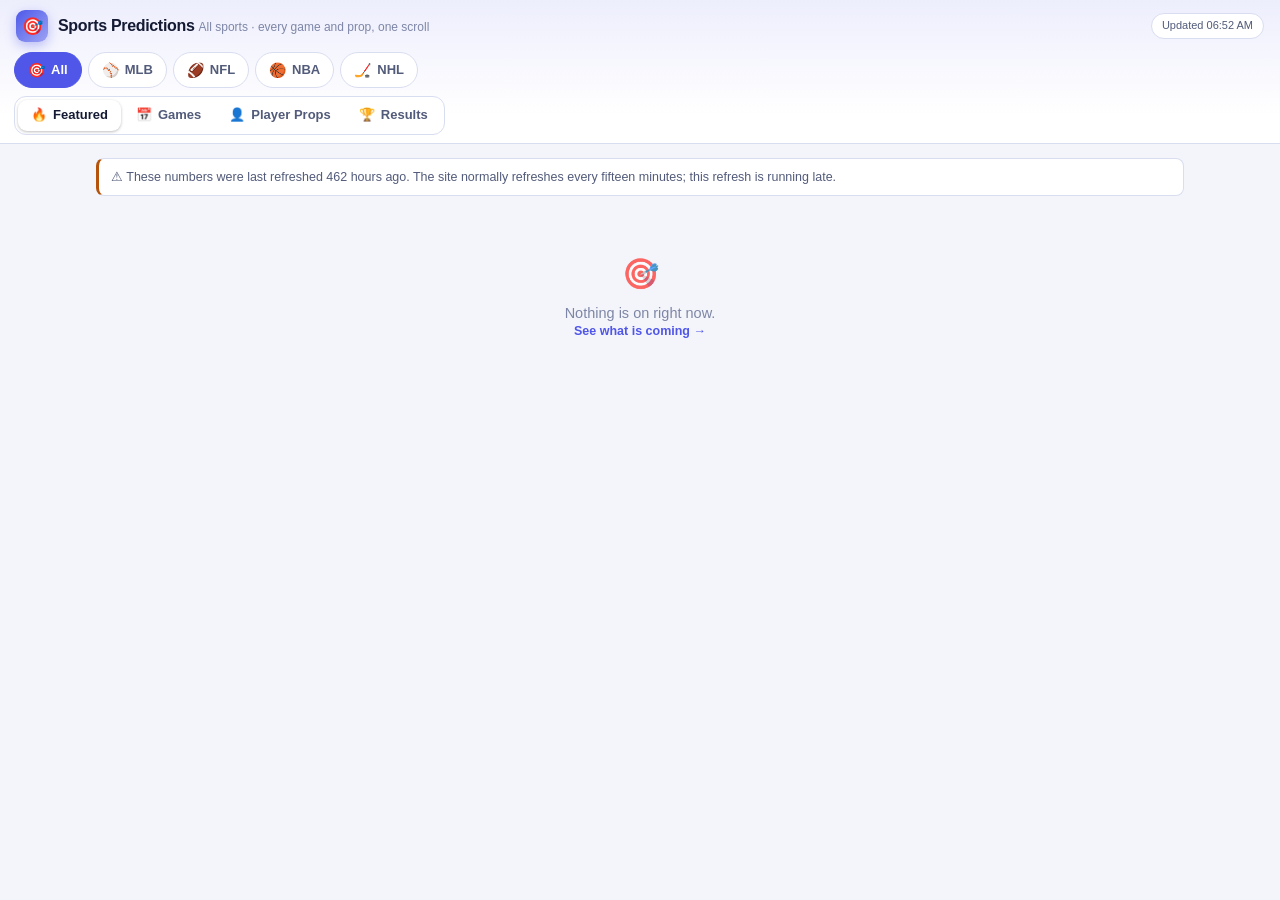
==== index.html @ ba278f9d "Auto-refresh: predictions and player props 2026-11-17 00:30 UTC" ====
<!DOCTYPE html>
<html lang="en">
<head>
<meta charset="UTF-8">
<meta name="viewport" content="width=device-width, initial-scale=1.0, viewport-fit=cover">
<meta name="description" content="Game picks and player props for MLB, NFL, NBA and NHL, with a public track record for MLB, NFL, NBA and NHL, refreshed hourly.">
<meta name="color-scheme" content="dark light">
<title>Sports Predictions — MLB, NFL, NBA & NHL</title>
<link rel="icon" href="data:image/svg+xml,<svg xmlns=%22http://www.w3.org/2000/svg%22 viewBox=%220 0 16 16%22><text y=%2213%22 font-size=%2213%22>🎯</text></svg>">
<link rel="preload" as="script" href="assets/app.js?v=33a9e61d">
<link rel="stylesheet" href="assets/app.css?v=33a9e61d">
<style id="accent-style"></style>
</head>
<body>
<header class="top">
  <div class="brand">
    <span class="brand-mark" aria-hidden="true">🎯</span>
    <span>
      <span class="brand-name">Sports Predictions</span>
      <span class="brand-sub" id="brand-sub">Game picks and player props for MLB, NFL, NBA and NHL, with a public track record</span>
    </span>
    <span class="brand-spacer"></span>
    <span class="live-pill" id="live-pill">Loading…</span>
  </div>
  <nav class="sports" id="sports" role="tablist" aria-label="Sport"></nav>
  <nav class="views" id="views" role="tablist" aria-label="View"></nav>
</header>
<main class="wrap" id="main">
  <div class="games"><div class="skeleton"></div><div class="skeleton"></div><div class="skeleton"></div></div>
</main>
<script>
window.SP_LEAGUES=["mlb", "nfl", "nba", "nhl"];
window.SP_DEFAULT_LEAGUE="all";
</script>
<script src="data/nba.js"></script>
<script src="assets/app.js?v=33a9e61d" defer></script>
</body>
</html>
---- assets/app.css ----
/* Sports Predictions — shared stylesheet.
   One file for all four leagues, so the browser downloads and parses it once
   instead of re-reading an inline copy on every page.

   Palette: a deep green-slate ground with a teal accent; emerald for a hit,
   rose for a miss, amber for caution. Each league overrides --accent. */

:root {
  color-scheme: dark;
  --bg: #0a0e1a;
  --bg1: #111629;
  --bg2: #161c31;
  --bg3: #1e2640;
  --line: #283252;
  --line-soft: #202944;
  --text: #eef1fb;
  --muted: #a3adc9;
  --faint: #717c9d;
  --accent: #7c83ff;
  --good: #34d399;
  --bad: #fb7185;
  --warn: #fbbf24;
  --radius: 12px;
  --shadow: 0 6px 24px rgba(3, 6, 20, .45);
  --mono: ui-monospace, SFMono-Regular, "SF Mono", Menlo, monospace;
}

@media (prefers-color-scheme: light) {
  :root:not([data-theme="dark"]) {
    color-scheme: light;
    --bg: #f4f5fb; --bg1: #ffffff; --bg2: #ffffff; --bg3: #eceef8;
    --line: #d9ddf0; --line-soft: #e6e9f5;
    --text: #141a33; --muted: #525b7a; --faint: #7d86a6;
    --accent: #4f56e8; --good: #059669; --bad: #e11d48; --warn: #b45309;
    --shadow: 0 4px 16px rgba(20, 26, 51, .08);
  }
}

* { box-sizing: border-box; }
html { -webkit-text-size-adjust: 100%; }
body {
  margin: 0;
  background: var(--bg);
  background-image: radial-gradient(1200px 320px at 50% -80px, color-mix(in srgb, var(--accent) 18%, transparent), transparent 70%);
  background-repeat: no-repeat;
  color: var(--text);
  font: 14.5px/1.45 -apple-system, BlinkMacSystemFont, "Segoe UI", Roboto, Helvetica, Arial, sans-serif;
  padding-bottom: env(safe-area-inset-bottom, 0px);
}
a { color: var(--accent); }
button { font: inherit; color: inherit; background: none; border: none; cursor: pointer; }
[hidden] { display: none !important; }
:focus-visible { outline: 2px solid var(--accent); outline-offset: 2px; border-radius: 4px; }

/* ── Header ───────────────────────────────────────────────────────────── */
.top {
  position: sticky; top: 0; z-index: 50;
  /* No filter or transform here: either would make the phone's fixed
     bottom bar position itself inside the header instead of the viewport. */
  background: linear-gradient(180deg, color-mix(in srgb, var(--accent) 10%, var(--bg1)), var(--bg1) 80%);
  border-bottom: 1px solid var(--line);
  padding-top: env(safe-area-inset-top, 0px);
}
.brand {
  display: flex; align-items: center; gap: 10px;
  padding: 10px 16px 6px;
}
.brand-mark {
  font-size: 17px; line-height: 1; width: 32px; height: 32px; border-radius: 9px;
  display: inline-flex; align-items: center; justify-content: center;
  background: linear-gradient(135deg, var(--accent), color-mix(in srgb, var(--accent) 55%, #ffffff));
  box-shadow: 0 4px 12px color-mix(in srgb, var(--accent) 35%, transparent);
}
.brand-name { font-weight: 800; font-size: 16px; letter-spacing: -.02em; }
.brand-sub { color: var(--faint); font-size: 12px; }
.brand-spacer { flex: 1; }
.live-pill {
  font-size: 11px; color: var(--muted); font-variant-numeric: tabular-nums;
  border: 1px solid var(--line); border-radius: 999px; padding: 4px 10px;
  white-space: nowrap; background: var(--bg2);
}
.live-pill.on { color: var(--good); border-color: color-mix(in srgb, var(--good) 45%, transparent); }

/* Sports: a row of pills, each with today's game count. */
.sports { display: flex; gap: 6px; padding: 4px 14px 8px; overflow-x: auto; scrollbar-width: none; }
.sports::-webkit-scrollbar { display: none; }
.sport {
  flex: 0 0 auto; display: inline-flex; align-items: center; gap: 6px;
  min-height: 36px; padding: 0 13px; border-radius: 999px;
  font-size: 13px; font-weight: 700; color: var(--muted);
  border: 1px solid var(--line); background: var(--bg2);
  transition: color .15s, background .15s, border-color .15s;
}
.sport:hover { color: var(--text); border-color: color-mix(in srgb, var(--accent) 50%, var(--line)); }
.sport[aria-selected="true"] { background: var(--accent); border-color: var(--accent); color: #fff; }
.sport .em { font-size: 14px; }
.sport .sc {
  font-size: 10.5px; font-weight: 700; padding: 1px 6px; border-radius: 999px;
  background: var(--bg3); color: var(--muted); min-width: 18px; text-align: center;
}
.sport[aria-selected="true"] .sc { background: rgba(255, 255, 255, .22); color: #fff; }
.sport .sc:empty { display: none; }
.sport .sc.live::before { content: "●"; color: var(--good); margin-right: 3px; font-size: 8px; vertical-align: 1px; }
.sport[aria-selected="true"] .sc.live::before { color: #d8ffe9; }

/* Views: a segmented control. */
.views {
  display: flex; gap: 2px; margin: 0 14px 8px; padding: 3px; border-radius: 12px;
  background: var(--bg2); border: 1px solid var(--line); width: max-content; max-width: calc(100% - 28px);
  overflow-x: auto; scrollbar-width: none;
}
.views::-webkit-scrollbar { display: none; }
.view-tab {
  display: inline-flex; align-items: center; gap: 6px;
  padding: 6px 13px; border-radius: 9px; font-size: 13px; font-weight: 600;
  color: var(--muted); white-space: nowrap; transition: background .15s, color .15s;
}
.view-tab .vi { display: inline; font-size: 13px; }
.view-tab:hover { color: var(--text); }
.view-tab[aria-selected="true"] { background: var(--bg1); color: var(--text); box-shadow: 0 1px 3px rgba(0, 0, 0, .25); }

/* Category strip: the scrollable row of market groups a sportsbook puts
   under its tabs — passing, rushing, receiving, touchdowns. */
.catbar {
  display: flex; gap: 6px; margin: -6px 0 12px; padding-bottom: 2px;
  overflow-x: auto; scrollbar-width: none;
}
.catbar::-webkit-scrollbar { display: none; }
.cat {
  display: inline-flex; align-items: center; gap: 6px; white-space: nowrap;
  padding: 5px 12px; border-radius: 999px; font-size: 12.5px; font-weight: 600;
  color: var(--muted); background: var(--bg2); border: 1px solid var(--line);
}
.cat:hover { color: var(--text); }
.cat[aria-pressed="true"] { background: var(--accent); border-color: var(--accent); color: #fff; }
.cat .n { font-size: 10.5px; font-weight: 700; color: var(--faint); }
.cat[aria-pressed="true"] .n { color: rgba(255, 255, 255, .75); }

/* Lobby: each block is a door into the section holding the rest. */
.more-link { margin: -2px 0 16px; font-size: 12.5px; }
.more-link a { color: var(--accent); font-weight: 600; text-decoration: none; }
.more-link a:hover { text-decoration: underline; }
.live-title { color: var(--good); }


/* Section rail: the one control at the top of a section — which day on
   Games, which half of the record on Results. Reads as tabs, not filters,
   and never folds away. */
.rail {
  display: flex; gap: 4px; margin: 2px 0 14px; padding: 3px; border-radius: 10px;
  background: var(--bg2); border: 1px solid var(--line);
  width: max-content; max-width: 100%; overflow-x: auto; scrollbar-width: none;
}
.rail::-webkit-scrollbar { display: none; }
.rail-tab {
  display: inline-flex; align-items: center; gap: 7px; white-space: nowrap;
  padding: 7px 14px; border-radius: 8px; font-size: 13px; font-weight: 600;
  color: var(--muted); transition: background .15s, color .15s;
}
.rail-tab:hover { color: var(--text); }
.rail-tab[aria-selected="true"] { background: var(--bg1); color: var(--text); box-shadow: 0 1px 3px rgba(0, 0, 0, .18); }
.rail-tab .n {
  font-size: 11px; font-weight: 700; color: var(--faint); background: var(--bg3);
  border-radius: 999px; padding: 1px 7px; min-width: 20px; text-align: center;
}
.rail-tab[aria-selected="true"] .n { background: var(--accent); color: #fff; }
.rail-tab.live .n, .rail-tab.live[aria-selected="true"] .n { background: var(--good); color: #fff; }
.rail-tab.live[aria-selected="true"] { color: var(--good); }

/* Jump bar (All · Today) and back-to-top. */
.jump { display: flex; flex-wrap: wrap; gap: 6px; margin: 4px 0 12px; }
.jump .chip { gap: 6px; }
.jump .chip b { font-weight: 700; }
.jump .chip .n { color: var(--faint); font-weight: 600; }
.totop {
  position: fixed; right: 16px; bottom: calc(18px + env(safe-area-inset-bottom, 0px)); z-index: 55;
  width: 42px; height: 42px; border-radius: 50%; background: var(--accent); color: #fff;
  font-size: 18px; box-shadow: var(--shadow); opacity: 0; pointer-events: none; transition: opacity .2s;
}
.totop.show { opacity: 1; pointer-events: auto; }
.section-title[id] { scroll-margin-top: 140px; }

.lg-chip { font-size: 12px; margin-right: 5px; }
.lock { font-size: 11px; opacity: .8; }
.count-inline { font-weight: 500; color: var(--faint); margin-left: 4px; }
.game.done .row-bar { opacity: .7; }

/* Overview strip */
.strip { display: grid; grid-template-columns: repeat(auto-fill, minmax(168px, 1fr)); gap: 8px; margin-bottom: 6px; }
.pick-card {
  background: var(--bg1); border: 1px solid var(--line); border-radius: var(--radius); padding: 10px 12px;
  cursor: pointer; transition: border-color .15s, transform .15s;
}
.pick-card:hover { border-color: var(--accent); transform: translateY(-1px); }
.pc-top { display: flex; justify-content: space-between; align-items: center; margin-bottom: 6px; }
.pc-team { font-weight: 700; font-size: 14px; }
.pc-sub { font-size: 11.5px; color: var(--faint); margin-top: 2px; }

/* ── Layout ───────────────────────────────────────────────────────────── */
.wrap { max-width: 1120px; margin: 0 auto; padding: 14px 16px 60px; }
.row-gap > * + * { margin-top: 8px; }
.section-title { font-size: 12px; font-weight: 700; letter-spacing: .06em; text-transform: uppercase; color: var(--faint); margin: 20px 0 8px; }
.section-title:first-child { margin-top: 4px; }

/* ── Collapsible sections ─────────────────────────────────────────────── */
details.sec { margin: 0; }
details.sec > summary {
  list-style: none; cursor: pointer; display: flex; align-items: center; gap: 8px;
  padding: 6px 0; user-select: none; -webkit-tap-highlight-color: transparent;
}
details.sec > summary::-webkit-details-marker { display: none; }
details.sec > summary .section-title { margin: 0; }
details.sec > summary .chev { color: var(--faint); font-size: 11px; transition: transform .15s; }
details.sec > summary:hover .section-title { color: var(--muted); }
details.sec[open] > summary .chev { transform: rotate(180deg); }
details.sec > .sec-body { padding: 2px 0 10px; }
details.sec:not([open]) { border-bottom: 1px solid var(--line-soft); }

/* ── Sortable headings ────────────────────────────────────────────────── */
table.grid th { cursor: pointer; user-select: none; white-space: nowrap; }
table.grid th:hover { color: var(--text); }
table.grid th[aria-sort="ascending"]::after { content: ' ▲'; font-size: 9px; }
table.grid th[aria-sort="descending"]::after { content: ' ▼'; font-size: 9px; }

/* ── Toolbar ──────────────────────────────────────────────────────────── */
.toolbar {
  display: flex; flex-wrap: wrap; gap: 10px 14px; align-items: center;
  background: var(--bg1); border: 1px solid var(--line); border-radius: var(--radius);
  padding: 9px 12px; margin-bottom: 12px;
}
/* Filters fold away at every width now: the rail above decides what the
   page is about, and these only narrow it. The badge says how many are on. */
.toolbar-body { display: none; }
.toolbar.open .toolbar-body { display: contents; }
.filter-toggle {
  display: inline-flex; align-items: center; gap: 7px; min-height: 34px;
  padding: 0 12px; border-radius: 8px; font-size: 12.5px; font-weight: 600;
  color: var(--muted); background: var(--bg2); border: 1px solid var(--line);
}
.filter-toggle:hover { color: var(--text); }
.toolbar.open .filter-toggle { background: var(--bg3); color: var(--text); }
.ft-badge {
  background: var(--accent); color: #fff; border-radius: 999px;
  font-size: 10.5px; padding: 1px 6px; font-weight: 700;
}
.count-mobile { display: inline; margin-left: auto; }
.count-wide { display: none; }
.fgroup { display: flex; align-items: center; gap: 5px; flex-wrap: wrap; }
.flabel { font-size: 11px; text-transform: uppercase; letter-spacing: .05em; color: var(--faint); margin-right: 2px; }
.chip {
  padding: 5px 12px; border-radius: 999px; font-size: 12.5px; font-weight: 600;
  color: var(--muted); border: 1px solid var(--line); background: var(--bg2);
  min-height: 30px;
}
.chip[aria-pressed="true"] { background: var(--accent); border-color: var(--accent); color: #fff; }
.search, select.search {
  background: var(--bg2); border: 1px solid var(--line); color: var(--text);
  border-radius: 7px; padding: 5px 9px; font-size: 13px; min-width: 150px; max-width: 100%;
}
.count { margin-left: auto; font-size: 12px; color: var(--faint); font-variant-numeric: tabular-nums; }

/* ── Game rows ────────────────────────────────────────────────────────── */
.games { display: flex; flex-direction: column; gap: 7px; }
.game {
  background: var(--bg1); border: 1px solid var(--line); border-radius: var(--radius);
  overflow: hidden; contain: layout style; transition: border-color .15s;
}
.game.live { border-color: color-mix(in srgb, var(--good) 45%, var(--line)); }
.game:hover { border-color: color-mix(in srgb, var(--accent) 45%, var(--line)); }
.game-head {
  display: grid;
  grid-template-columns: 58px minmax(0, 1fr) 210px 22px;
  gap: 10px; align-items: center; width: 100%;
  padding: 10px 12px; text-align: left;
}
.game-head:hover { background: var(--bg2); }
.gdate { font-size: 11px; color: var(--faint); font-variant-numeric: tabular-nums; }
.teams { display: grid; grid-template-columns: 1fr auto 1fr; gap: 8px; align-items: center; min-width: 0; }
.team { min-width: 0; display: flex; flex-direction: column; gap: 1px; }
.team.right { text-align: right; align-items: flex-end; }
.tname { font-weight: 600; font-size: 13.5px; overflow: hidden; text-overflow: ellipsis; white-space: nowrap; max-width: 100%; }
.t-short { display: none; }
.team.pick .tname { color: var(--accent); }
.team.won .tname { color: var(--good); }
.team.lost .tname { color: var(--faint); }
.trec { font-size: 11px; color: var(--faint); font-variant-numeric: tabular-nums; }
.center { text-align: center; min-width: 74px; }
.score { font-size: 16px; font-weight: 700; font-variant-numeric: tabular-nums; letter-spacing: -.02em; }
.score.live { color: var(--good); }
.slabel { display: block; font-size: 10px; letter-spacing: .08em; color: var(--faint); }
.gtime { font-size: 12.5px; color: var(--muted); font-variant-numeric: tabular-nums; }
.gstatus { display: block; font-size: 10.5px; color: var(--good); margin-top: 1px; }

.meta { display: flex; flex-direction: column; gap: 5px; min-width: 0; }
.bar { display: flex; height: 4px; border-radius: 3px; overflow: hidden; background: var(--bg3); }
.bar i { display: block; height: 100%; }
.bar .a { background: var(--faint); }
.bar .h { background: linear-gradient(90deg, color-mix(in srgb, var(--accent) 70%, var(--bg3)), var(--accent)); }
.metarow { display: flex; flex-wrap: wrap; align-items: center; gap: 6px; font-size: 11.5px; min-width: 0; }
.pick { color: var(--muted); overflow: hidden; text-overflow: ellipsis; white-space: nowrap; }
.pick b { color: var(--text); font-weight: 600; }
.tag {
  font-size: 9.5px; font-weight: 700; letter-spacing: .05em; padding: 2px 6px;
  border-radius: 4px; white-space: nowrap;
}
.tag.high { background: color-mix(in srgb, var(--good) 20%, transparent); color: var(--good); }
.tag.med  { background: color-mix(in srgb, var(--warn) 20%, transparent); color: var(--warn); }
.tag.low  { background: var(--bg3); color: var(--faint); }
.tag.ok   { background: color-mix(in srgb, var(--good) 22%, transparent); color: var(--good); }
.tag.no   { background: color-mix(in srgb, var(--bad) 22%, transparent); color: var(--bad); }
.tag.live { background: color-mix(in srgb, var(--good) 22%, transparent); color: var(--good); }
.tag.props { background: color-mix(in srgb, var(--accent) 20%, transparent); color: var(--accent); }
/* The spread and total, the way a book writes them: quieter than the pick
   itself, which is still the headline on the row. */
.tag.line { background: var(--bg3); color: var(--text); font-variant-numeric: tabular-nums; }
.chev { color: var(--faint); font-size: 11px; transition: transform .15s; justify-self: end; }
.game[data-open="1"] .chev { transform: rotate(180deg); }

/* ── Expanded detail ──────────────────────────────────────────────────── */
.detail { border-top: 1px solid var(--line-soft); background: var(--bg2); padding: 12px; }
.dtabs { display: flex; gap: 4px; margin-bottom: 12px; flex-wrap: wrap; }
.dtab {
  padding: 4px 11px; border-radius: 7px; font-size: 12px; font-weight: 600;
  color: var(--muted); background: var(--bg3);
}
.dtab[aria-selected="true"] { background: var(--accent); color: #fff; }
.panel { display: grid; gap: 14px; }

.cards { display: grid; grid-template-columns: repeat(auto-fit, minmax(128px, 1fr)); gap: 8px; }
.card { background: var(--bg1); border: 1px solid var(--line); border-radius: 8px; padding: 9px 11px; }
.card .k { font-size: 10.5px; text-transform: uppercase; letter-spacing: .05em; color: var(--faint); }
.card .v { font-size: 17px; font-weight: 700; font-variant-numeric: tabular-nums; margin-top: 2px; }
.card .n { font-size: 11px; color: var(--faint); margin-top: 1px; }

table.grid { width: 100%; border-collapse: collapse; font-size: 12.5px; }
table.grid th {
  text-align: left; font-size: 10.5px; text-transform: uppercase; letter-spacing: .05em;
  color: var(--faint); font-weight: 600; padding: 6px 8px; border-bottom: 1px solid var(--line);
  position: sticky; top: 0; background: var(--bg2);
}
table.grid td { padding: 6px 8px; border-bottom: 1px solid var(--line-soft); font-variant-numeric: tabular-nums; }
table.grid tr:last-child td { border-bottom: none; }
.num, table.grid th.num { text-align: right; }
table.grid th.mid { text-align: center; }

/* ── Team / player lookup ─────────────────────────────────────────────── */
.lookup { position: relative; margin-bottom: 12px; }
.lookup .search { width: 100%; min-height: 40px; font-size: 14px; }
.lookup-results {
  position: absolute; left: 0; right: 0; top: 100%; z-index: 20;
  background: var(--bg1); border: 1px solid var(--line); border-radius: 8px; box-shadow: var(--shadow);
  max-height: 320px; overflow-y: auto;
}
.lookup-item { display: flex; align-items: center; gap: 8px; width: 100%; padding: 8px 12px; text-align: left; font-size: 13px; }
.lookup-item:hover, .lookup-item:focus { background: var(--bg3); }
.lookup-item .kind { margin-left: auto; font-size: 10.5px; color: var(--faint); text-transform: uppercase; letter-spacing: .05em; }
.lookup-panel { background: var(--bg1); border: 1px solid var(--line); border-radius: var(--radius); padding: 12px; margin-bottom: 14px; }
.lookup-head { display: flex; align-items: center; gap: 10px; margin-bottom: 10px; }
.lookup-head h2 { margin: 0; font-size: 17px; }
.lookup-head .close { margin-left: auto; color: var(--muted); font-size: 18px; padding: 4px 8px; }
.lookup-sub { color: var(--faint); font-size: 12.5px; }
.linkish { color: var(--accent); font-weight: 600; padding: 0; text-align: left; }
.linkish:hover { text-decoration: underline; }
.mid { text-align: center; }
.better { color: var(--good); font-weight: 600; }
.worse { color: var(--faint); }
.scroll-x { overflow-x: auto; }

.drivers { display: flex; flex-direction: column; gap: 6px; }
.driver { display: grid; grid-template-columns: minmax(0, 1fr) 96px; gap: 10px; align-items: center; font-size: 12.5px; }
.driver .dname { color: var(--muted); overflow: hidden; text-overflow: ellipsis; white-space: nowrap; }
.dbar { position: relative; height: 6px; background: var(--bg3); border-radius: 3px; }
.dbar::before {
  content: ""; position: absolute; left: 50%; top: -2px; width: 1px; height: 10px;
  background: var(--line); transform: translateX(-.5px);
}
.dbar i { position: absolute; top: 0; height: 100%; border-radius: 3px; }
.dbar i.pos { left: 50%; background: var(--accent); }
.dbar i.neg { right: 50%; background: var(--faint); }

/* ── Players & props ──────────────────────────────────────────────────── */
.players { display: flex; flex-direction: column; gap: 6px; }
.player { background: var(--bg1); border: 1px solid var(--line); border-radius: 8px; overflow: hidden; }
.player-head {
  display: flex; align-items: center; gap: 9px; width: 100%; padding: 8px 11px; text-align: left;
}
.player-head:hover { background: var(--bg3); }
.pshot {
  width: 30px; height: 30px; border-radius: 50%; background: var(--bg3);
  object-fit: cover; flex: 0 0 auto;
}
.pinfo { display: flex; flex-direction: column; gap: 1px; min-width: 0; }
.pname { font-weight: 600; font-size: 13px; }
.pmeta { font-size: 11px; color: var(--faint); }
.pspacer { flex: 1; }
.pbest { font-size: 11.5px; color: var(--muted); text-align: right; white-space: nowrap; }
.pbest b { color: var(--text); }
.prop-list { border-top: 1px solid var(--line-soft); padding: 4px 0; }
.prop {
  display: grid; grid-template-columns: minmax(0, 1.25fr) 132px minmax(0, 1fr) 84px;
  gap: 8px; align-items: center; padding: 7px 11px; font-size: 12.5px;
}
.prop-nums { display: grid; grid-template-columns: 1fr 1fr; gap: 8px; }
.prop + .prop { border-top: 1px solid var(--line-soft); }
.prop-name { color: var(--text); font-weight: 600; overflow: hidden; text-overflow: ellipsis; white-space: nowrap; }
.prop-sub { display: block; font-weight: 400; font-size: 10.5px; color: var(--faint); }
.prop-num { text-align: right; font-variant-numeric: tabular-nums; }
.prop-num .lbl { display: block; font-size: 9.5px; text-transform: uppercase; letter-spacing: .04em; color: var(--faint); }
.prop-range { position: relative; height: 5px; background: var(--bg3); border-radius: 3px; min-width: 60px; }
.prop-range i { position: absolute; top: 0; height: 100%; background: color-mix(in srgb, var(--accent) 55%, transparent); border-radius: 3px; }
.prop-range u { position: absolute; top: -3px; width: 2px; height: 11px; background: var(--text); border-radius: 1px; }
.prop-pick { display: flex; align-items: center; justify-content: flex-end; gap: 5px; white-space: nowrap; }
.pickdir { font-size: 11.5px; font-weight: 700; }
.pickdir.over { color: var(--good); }
.pickdir.under { color: var(--bad); }
.prop-live {
  display: inline-block; margin-left: 6px; padding: 1px 6px; border-radius: 4px;
  font-size: 10px; font-weight: 700; letter-spacing: .03em; vertical-align: middle;
}
.prop-live.live { background: color-mix(in srgb, var(--good) 22%, transparent); color: var(--good); }
.prop-live.ok { background: color-mix(in srgb, var(--good) 22%, transparent); color: var(--good); }
.prop-live.no { background: color-mix(in srgb, var(--bad) 22%, transparent); color: var(--bad); }
.prop.right { background: color-mix(in srgb, var(--good) 7%, transparent); }
.prop.wrong { background: color-mix(in srgb, var(--bad) 7%, transparent); }
.prop.pending .prop-name, .prop.pending .prop-num { color: var(--muted); }
.prop .blank { color: var(--faint); }
.src {
  display: block; font-size: 9.5px; font-weight: 600; letter-spacing: .03em;
  text-transform: uppercase; margin-top: 1px; white-space: nowrap;
}
.src.book { color: var(--accent); }
.src.model { color: var(--faint); }
table.grid .src { display: inline; }
/* live progress against the line: bar with the line marked, then words */
.prop-progress-slot:empty { display: none; }
.prop-progress-slot { grid-column: 1 / -1; }
.prop-progress { display: flex; align-items: center; gap: 10px; font-size: 11.5px; color: var(--muted); min-width: 0; }
.prop-progress .pbar { position: relative; flex: 0 0 120px; height: 7px; background: var(--bg3); border-radius: 4px; overflow: visible; }
.prop-progress .pbar i { position: absolute; left: 0; top: 0; height: 100%; border-radius: 4px; background: var(--accent); transition: width .4s ease; }
.prop-progress .pbar u { position: absolute; top: -3px; width: 2px; height: 13px; background: var(--text); border-radius: 1px; }
.prop-progress .ptext { white-space: nowrap; overflow: hidden; text-overflow: ellipsis; }
.prop-progress .ptext b { color: var(--text); font-variant-numeric: tabular-nums; }
.prop-progress.win .pbar i, .prop-progress.lead .pbar i { background: var(--good); }
.prop-progress.win .ptext, .prop-progress.lead .ptext { color: var(--good); }
.prop-progress.lose .pbar i { background: var(--bad); }
.prop-progress.lose .ptext { color: var(--bad); }
.prop-progress.push .ptext { color: var(--faint); }
.prop-progress.live .pbar i { animation: pulse 2s ease-in-out infinite; }
@keyframes pulse { 0%, 100% { opacity: 1; } 50% { opacity: .55; } }
table.grid .prop-progress .pbar { flex-basis: 90px; }
.tag.live-tag { background: color-mix(in srgb, var(--good) 20%, transparent); color: var(--good); }
.live-dot {
  position: absolute; top: -3px; width: 11px; height: 11px; margin-left: -5px;
  border-radius: 50%; background: var(--good); border: 2px solid var(--bg1);
}
.inj-grid { display: grid; grid-template-columns: 1fr 1fr; gap: 12px; }
.inj-head { font-size: 12px; font-weight: 700; color: var(--muted); margin-bottom: 6px; }
.inj-row { font-size: 12.5px; padding: 4px 0; border-bottom: 1px solid var(--line-soft); }
.inj-row:last-child { border-bottom: none; }
.inj-detail { display: block; font-size: 11px; color: var(--faint); margin-top: 1px; }
.delta { font-size: 10.5px; }
.delta.up { color: var(--good); }
.delta.down { color: var(--bad); }

/* ── Empty / notices ──────────────────────────────────────────────────── */
.empty { text-align: center; padding: 46px 18px; color: var(--faint); }
.empty .icon { display: block; font-size: 30px; margin-bottom: 8px; opacity: .7; }
.note {
  background: var(--bg1); border: 1px solid var(--line); border-left: 3px solid var(--accent);
  border-radius: 8px; padding: 9px 12px; font-size: 12.5px; color: var(--muted); margin-bottom: 10px;
}
.note.warn { border-left-color: var(--warn); }
.card .v a { color: var(--accent); text-decoration: none; font-size: 14px; }
.explain {
  background: var(--bg1); border: 1px solid var(--line); border-radius: 8px;
  padding: 0 12px; margin-bottom: 12px; font-size: 12.5px; color: var(--muted);
}
.explain summary {
  cursor: pointer; padding: 10px 0; font-weight: 600; color: var(--text);
  list-style: none; min-height: 40px; display: flex; align-items: center;
}
.explain summary::-webkit-details-marker { display: none; }
.explain summary::before { content: "▸ "; color: var(--faint); margin-right: 6px; }
.explain[open] summary::before { content: "▾ "; }
.explain p { margin: 0 0 12px; line-height: 1.5; }

.skeleton { height: 62px; border-radius: var(--radius); background: linear-gradient(90deg, var(--bg1), var(--bg2), var(--bg1)); background-size: 200% 100%; animation: sk 1.2s infinite; }
@keyframes sk { 0% { background-position: 200% 0; } 100% { background-position: -200% 0; } }
.flash { animation: fl .7s ease-out; }
@keyframes fl { from { background: color-mix(in srgb, var(--good) 22%, transparent); } }

/* ── Model view ───────────────────────────────────────────────────────── */
.curve { width: 100%; height: 132px; display: block; }
.curve .axis { stroke: var(--line); stroke-width: 1; }
.curve .line { fill: none; stroke: var(--accent); stroke-width: 2; }
.curve .ref { stroke: var(--faint); stroke-dasharray: 3 3; stroke-width: 1; }
.legend { display: flex; gap: 14px; flex-wrap: wrap; font-size: 11.5px; color: var(--faint); margin-top: 6px; }

/* ── Responsive ───────────────────────────────────────────────────────── */
@media (max-width: 760px) {
  /* Nicknames only: full names cannot fit two to a row on a phone. */
  .t-full { display: none; }
  .t-short { display: inline; }

  .brand { padding: 8px 14px 6px; }
  .sports { gap: 6px; padding: 4px 12px 8px; }

  /* Views move to a thumb-reachable bottom bar. */
  .views {
    position: fixed; left: 0; right: 0; bottom: 0; z-index: 60; margin: 0; width: auto; max-width: none;
    background: color-mix(in srgb, var(--bg1) 94%, transparent); backdrop-filter: blur(10px); -webkit-backdrop-filter: blur(10px);
    border: none; border-top: 1px solid var(--line); border-radius: 0;
    padding: 4px 4px calc(4px + env(safe-area-inset-bottom, 0px)); gap: 0;
    justify-content: space-around;
  }
  .view-tab[aria-selected="true"] { box-shadow: none; }
  .totop { bottom: calc(76px + env(safe-area-inset-bottom, 0px)); right: 12px; }
  .view-tab {
    flex: 1 1 0; min-height: 50px; padding: 4px 2px; border-radius: 8px;
    display: flex; flex-direction: column; align-items: center; justify-content: center; gap: 2px;
    font-size: 10.5px; font-weight: 600;
  }
  .view-tab .vi { display: block; font-size: 17px; line-height: 1; }
  .view-tab[aria-selected="true"] { background: none; color: var(--accent); }
  .wrap { padding-bottom: calc(76px + env(safe-area-inset-bottom, 0px)) !important; }
  .strip { grid-template-columns: repeat(auto-fill, minmax(150px, 1fr)); }
  .rail { width: auto; }
  .rail-tab { flex: 1 1 0; justify-content: center; padding: 8px 6px; font-size: 12.5px; gap: 5px; }
  .rail-tab .n { padding: 1px 5px; min-width: 0; }

  .filter-toggle { min-height: 40px; margin: -4px 0; font-size: 13px; }
  .toolbar { gap: 8px; padding: 8px 10px; }
  .toolbar-body { width: 100%; flex-direction: column; align-items: stretch; gap: 10px; }
  .toolbar.open .toolbar-body { display: flex; }
  .count-wide { display: none; }
  .fgroup { gap: 6px; }
  .chip { min-height: 38px; padding: 0 14px; display: inline-flex; align-items: center; }
  .search, select.search { min-height: 40px; width: 100%; font-size: 16px; }

  .game-head {
    grid-template-columns: minmax(0, 1fr) 22px;
    grid-template-areas: "teams chev" "meta meta";
    row-gap: 9px; padding: 11px 12px;
  }
  .gdate { display: none; }
  .teams { grid-area: teams; grid-template-columns: 1fr auto 1fr; }
  .meta { grid-area: meta; }
  .chev { grid-area: chev; align-self: center; font-size: 13px; }
  .tname { font-size: 15px; }
  .center { min-width: 66px; }
  .gtime { font-size: 12px; }
  .metarow { flex-wrap: wrap; gap: 5px 7px; }

  .dtab { min-height: 38px; display: inline-flex; align-items: center; padding: 0 13px; }
  .player-head { padding: 11px; min-height: 52px; }
  .prop {
    grid-template-columns: minmax(0, 1fr) auto;
    grid-template-areas: "name pick" "nums pick";
    row-gap: 4px; padding: 10px 12px;
  }
  .prop-name { grid-area: name; }
  .prop-pick { grid-area: pick; flex-direction: column; align-items: flex-end; gap: 3px; }
  .prop-range { display: none; }
  .prop-progress .pbar { flex-basis: 80px; }
  .prop-nums { grid-area: nums; display: flex; gap: 14px; }
  .prop-num { text-align: left; }
  .prop-num .lbl { display: inline; margin-right: 4px; }

  .cards { grid-template-columns: repeat(auto-fit, minmax(140px, 1fr)); }
  .inj-grid { grid-template-columns: 1fr; }
  .wrap { padding: 12px 14px 48px; }
  table.grid th, table.grid td { padding: 8px 7px; }
}
@media (max-width: 420px) {
  .brand-sub { display: none; }
  .card .v { font-size: 16px; }
  .cards { grid-template-columns: 1fr 1fr; }
  .tname { font-size: 14.5px; }
}
@media (prefers-reduced-motion: reduce) {
  *, *::before, *::after { animation-duration: .001ms !important; transition-duration: .001ms !important; }
}
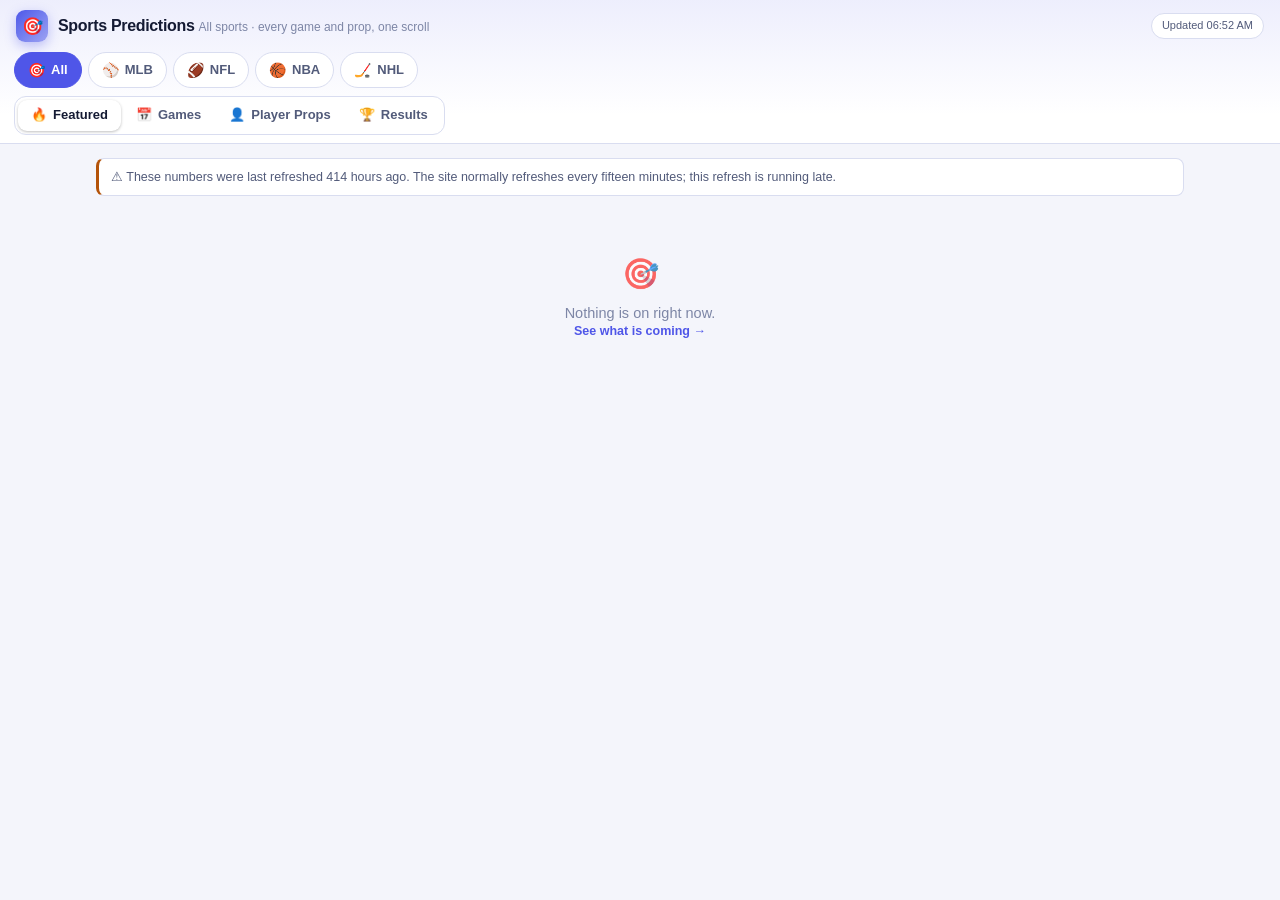
==== commit 2e5631da: "Auto-refresh: predictions and player props 2026-11-19 00:29 UTC" ====
--- a/index.html
+++ b/index.html
@@ -32,7 +32,7 @@
 window.SP_LEAGUES=["mlb", "nfl", "nba", "nhl"];
 window.SP_DEFAULT_LEAGUE="all";
 </script>
-<script src="data/nba.js"></script>
+<script src="data/nfl.js"></script>
 <script src="assets/app.js?v=33a9e61d" defer></script>
 </body>
 </html>
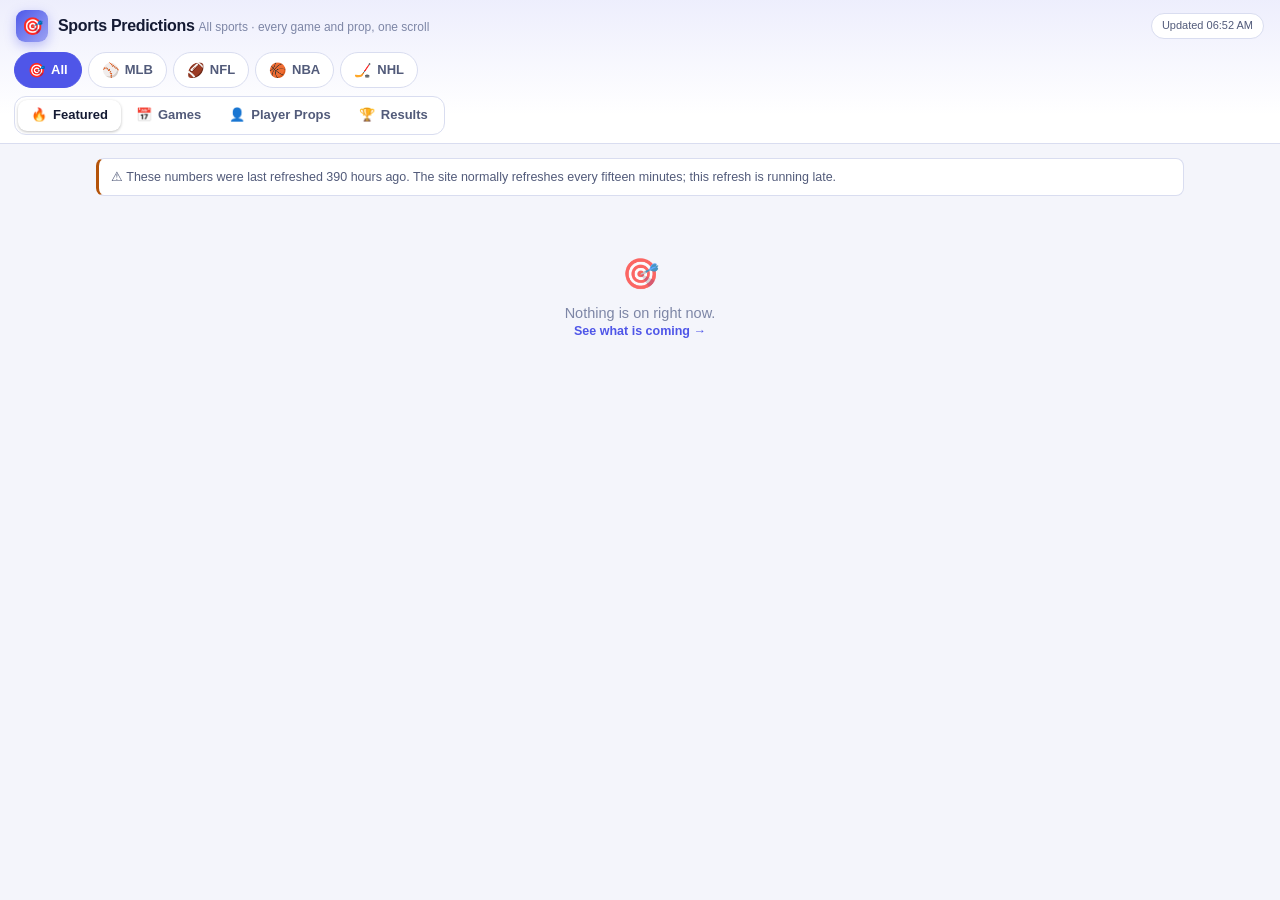
==== commit 5c940b82: "Auto-refresh: predictions and player props 2026-11-20 00:30 UTC" ====
--- a/index.html
+++ b/index.html
@@ -32,7 +32,7 @@
 window.SP_LEAGUES=["mlb", "nfl", "nba", "nhl"];
 window.SP_DEFAULT_LEAGUE="all";
 </script>
-<script src="data/nfl.js"></script>
+<script src="data/nba.js"></script>
 <script src="assets/app.js?v=33a9e61d" defer></script>
 </body>
 </html>
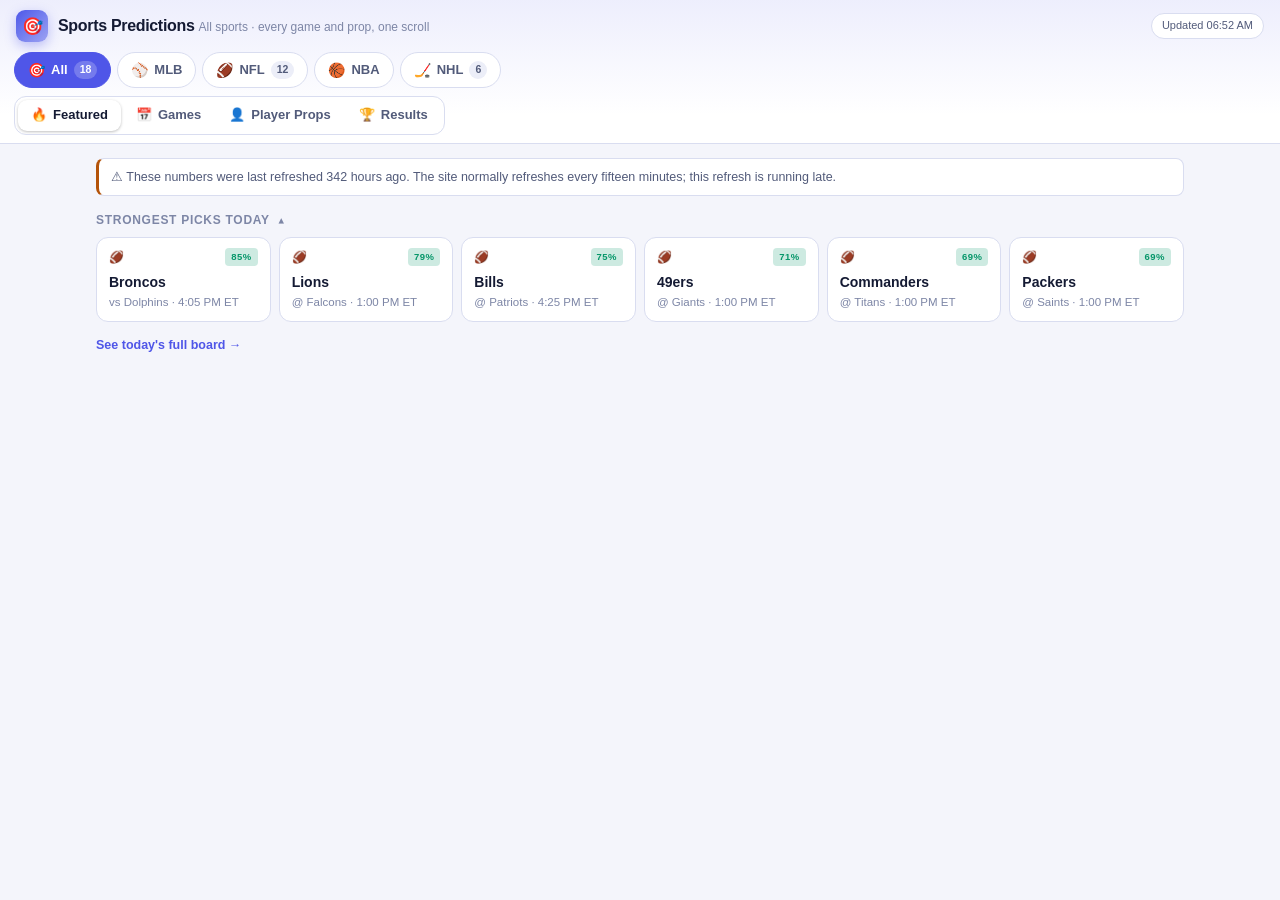
==== commit 60c7be4b: "Auto-refresh: predictions and player props 2026-11-22 00:27 UTC" ====
--- a/index.html
+++ b/index.html
@@ -32,7 +32,7 @@
 window.SP_LEAGUES=["mlb", "nfl", "nba", "nhl"];
 window.SP_DEFAULT_LEAGUE="all";
 </script>
-<script src="data/nba.js"></script>
+<script src="data/nfl.js"></script>
 <script src="assets/app.js?v=33a9e61d" defer></script>
 </body>
 </html>
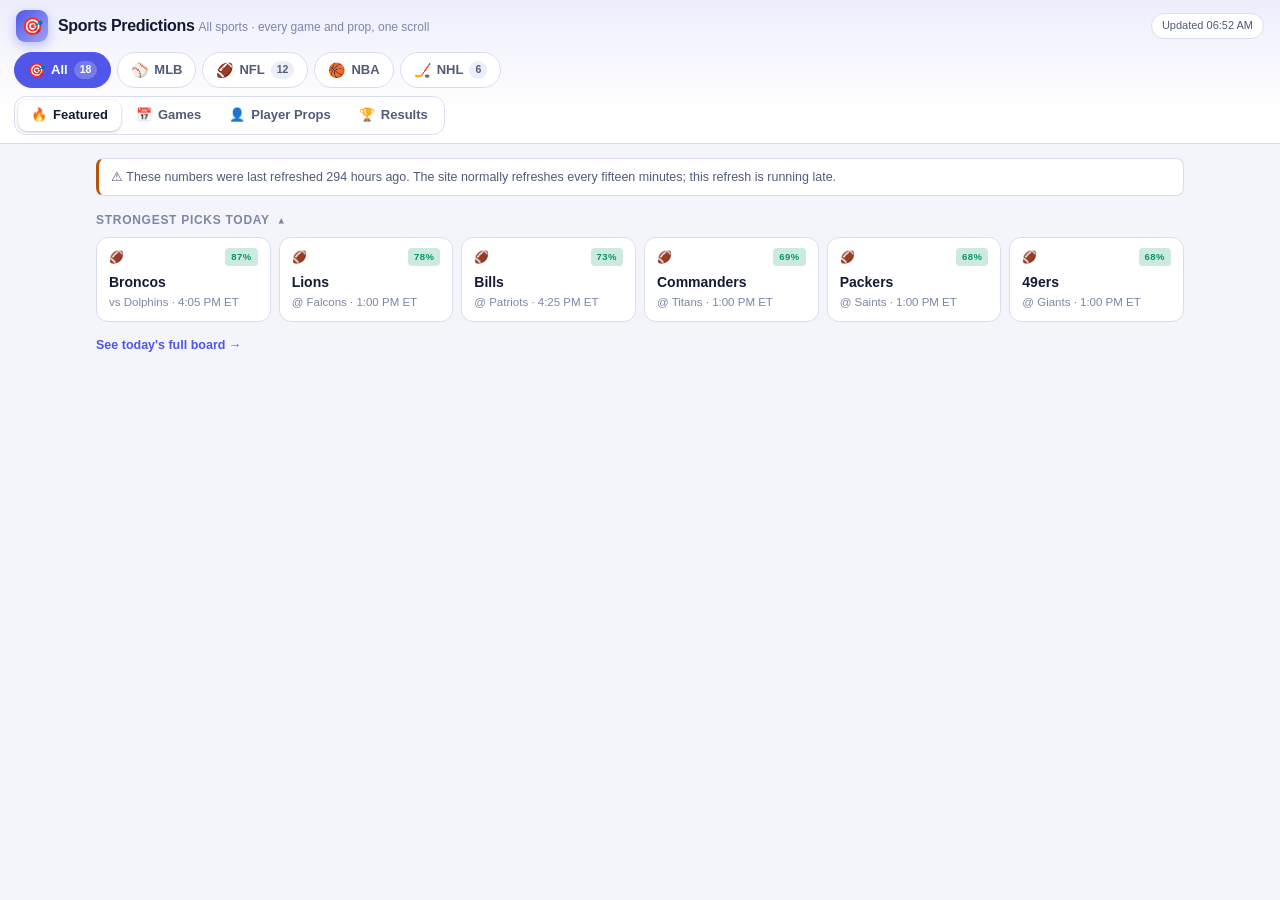
==== commit 9e63cf30: "Auto-refresh: predictions and player props 2026-11-24 00:32 UTC" ====
--- a/index.html
+++ b/index.html
@@ -32,7 +32,7 @@
 window.SP_LEAGUES=["mlb", "nfl", "nba", "nhl"];
 window.SP_DEFAULT_LEAGUE="all";
 </script>
-<script src="data/nfl.js"></script>
+<script src="data/nba.js"></script>
 <script src="assets/app.js?v=33a9e61d" defer></script>
 </body>
 </html>
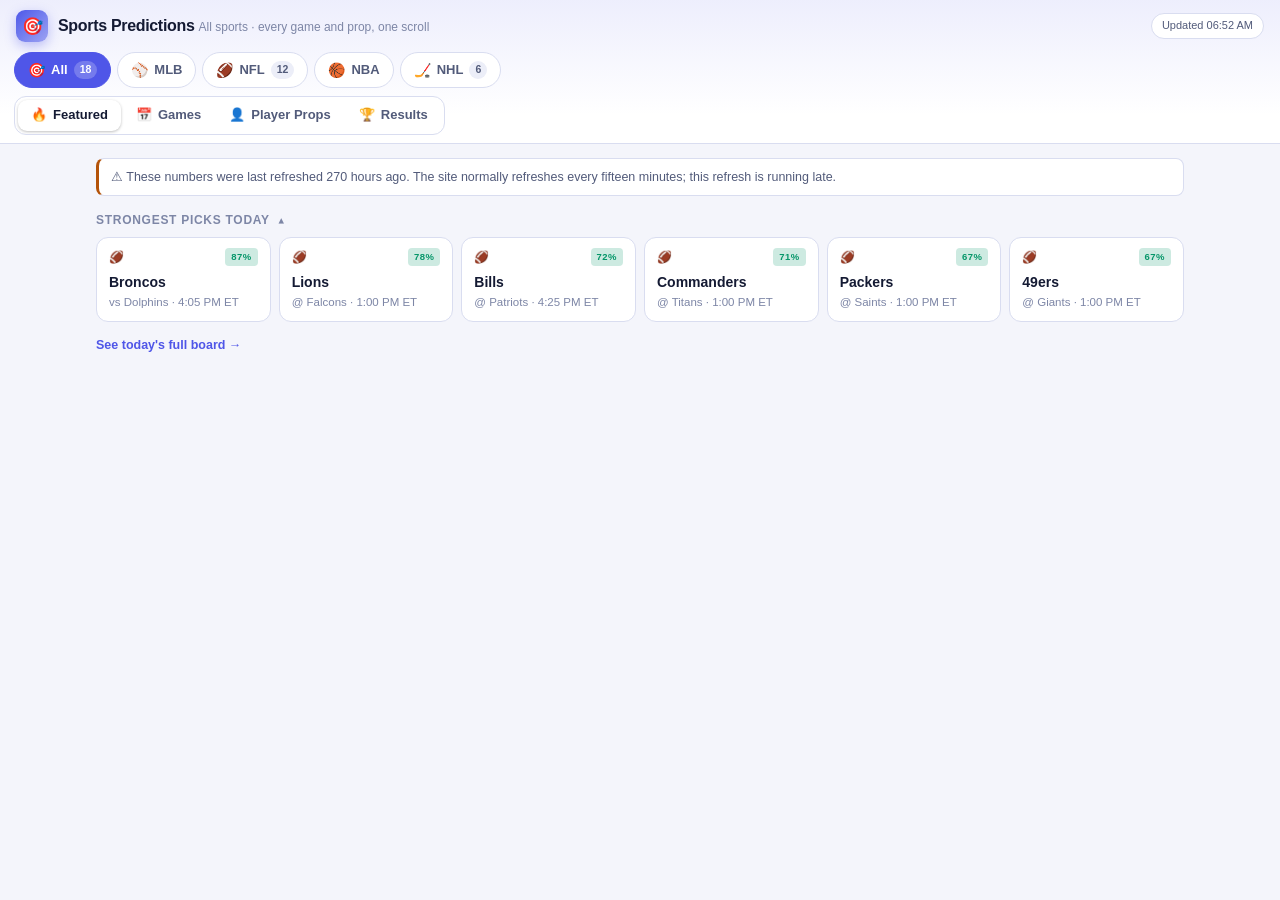
==== commit 9073b0c0: "Auto-refresh: predictions and player props 2026-11-25 00:32 UTC" ====
--- a/index.html
+++ b/index.html
@@ -32,7 +32,7 @@
 window.SP_LEAGUES=["mlb", "nfl", "nba", "nhl"];
 window.SP_DEFAULT_LEAGUE="all";
 </script>
-<script src="data/nba.js"></script>
+<script src="data/nfl.js"></script>
 <script src="assets/app.js?v=33a9e61d" defer></script>
 </body>
 </html>
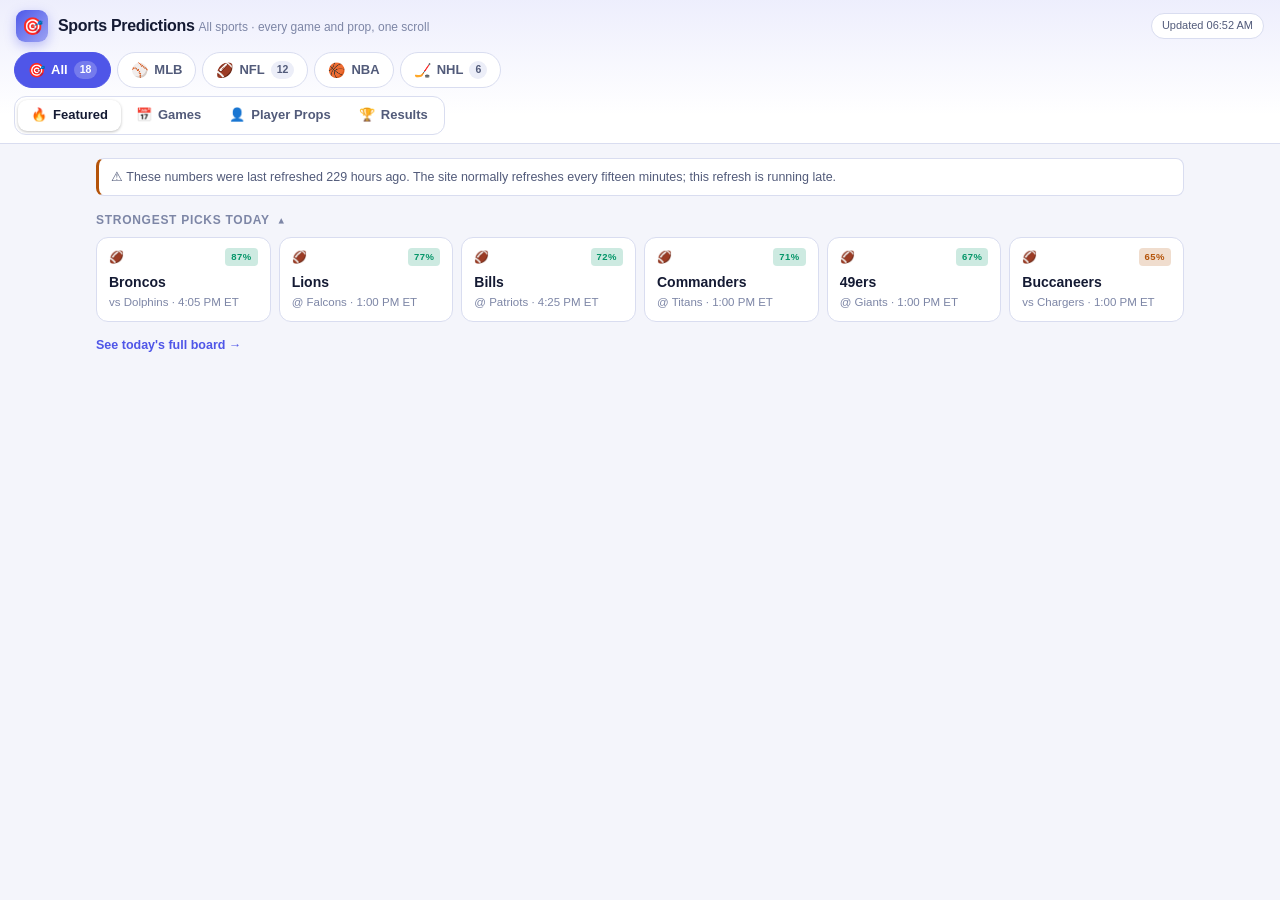
==== commit 0932fda2: "Auto-refresh: predictions and player props 2026-11-26 18:15 UTC" ====
--- a/index.html
+++ b/index.html
@@ -7,8 +7,8 @@
 <meta name="color-scheme" content="dark light">
 <title>Sports Predictions — MLB, NFL, NBA & NHL</title>
 <link rel="icon" href="data:image/svg+xml,<svg xmlns=%22http://www.w3.org/2000/svg%22 viewBox=%220 0 16 16%22><text y=%2213%22 font-size=%2213%22>🎯</text></svg>">
-<link rel="preload" as="script" href="assets/app.js?v=33a9e61d">
-<link rel="stylesheet" href="assets/app.css?v=33a9e61d">
+<link rel="preload" as="script" href="assets/app.js?v=50f587cd">
+<link rel="stylesheet" href="assets/app.css?v=50f587cd">
 <style id="accent-style"></style>
 </head>
 <body>
@@ -33,6 +33,6 @@
 window.SP_DEFAULT_LEAGUE="all";
 </script>
 <script src="data/nfl.js"></script>
-<script src="assets/app.js?v=33a9e61d" defer></script>
+<script src="assets/app.js?v=50f587cd" defer></script>
 </body>
 </html>
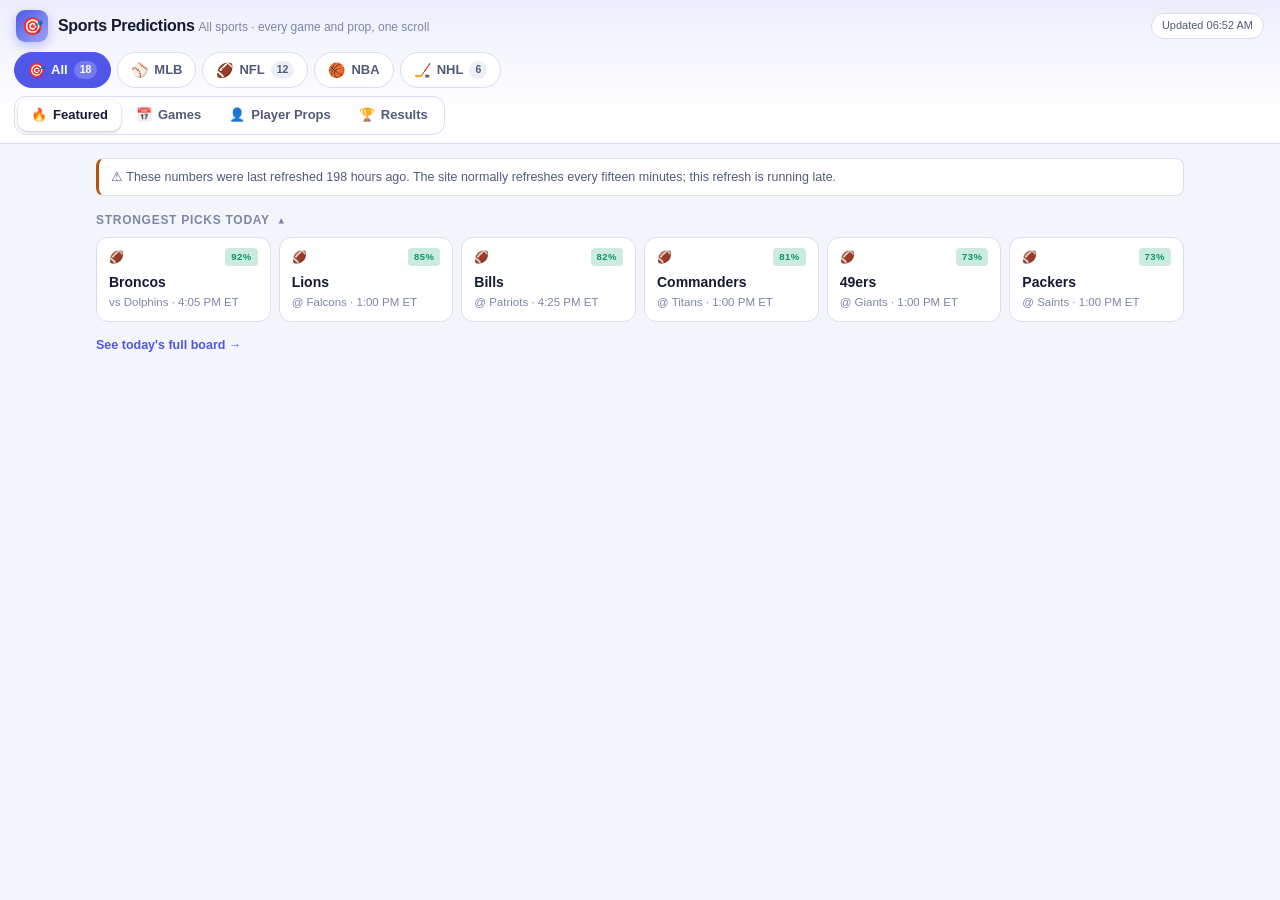
==== commit 84290a0c: "Auto-refresh: predictions and player props 2026-11-28 00:30 UTC" ====
--- a/index.html
+++ b/index.html
@@ -32,7 +32,7 @@
 window.SP_LEAGUES=["mlb", "nfl", "nba", "nhl"];
 window.SP_DEFAULT_LEAGUE="all";
 </script>
-<script src="data/nfl.js"></script>
+<script src="data/nba.js"></script>
 <script src="assets/app.js?v=50f587cd" defer></script>
 </body>
 </html>
